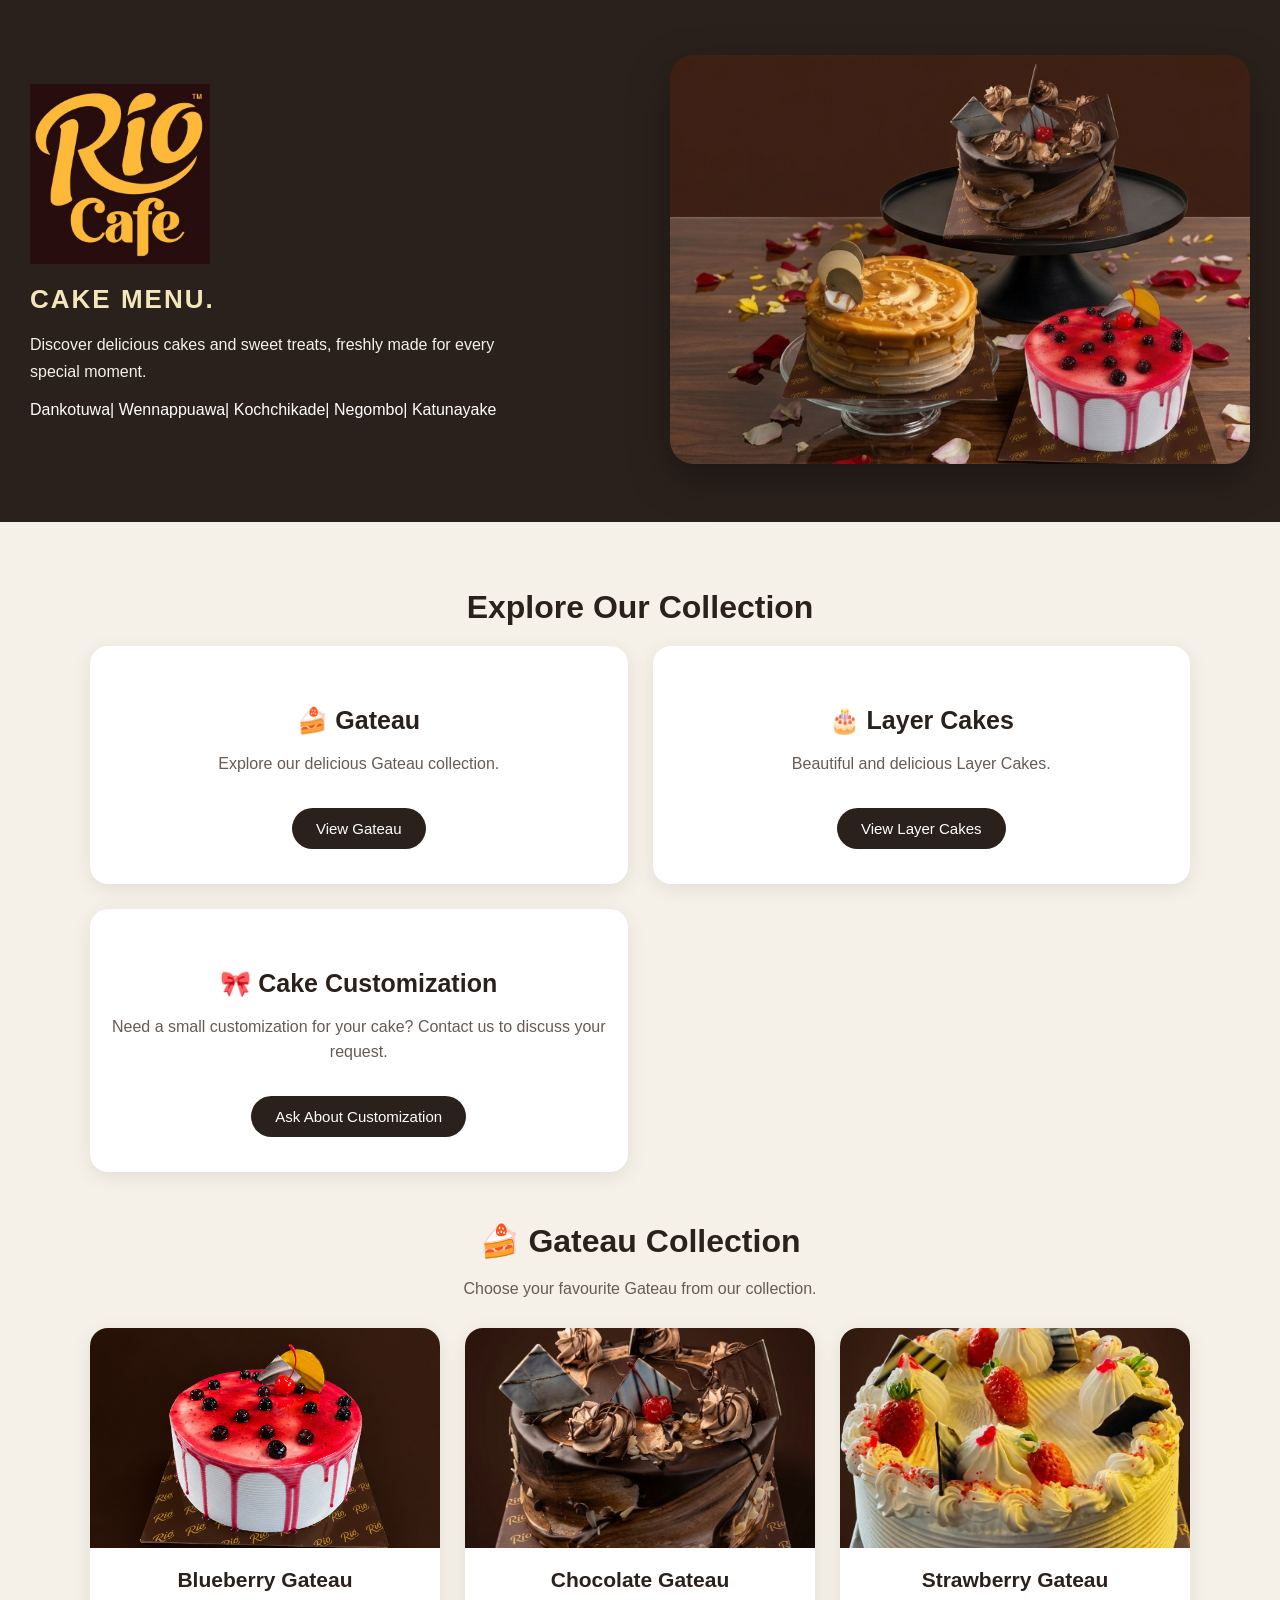
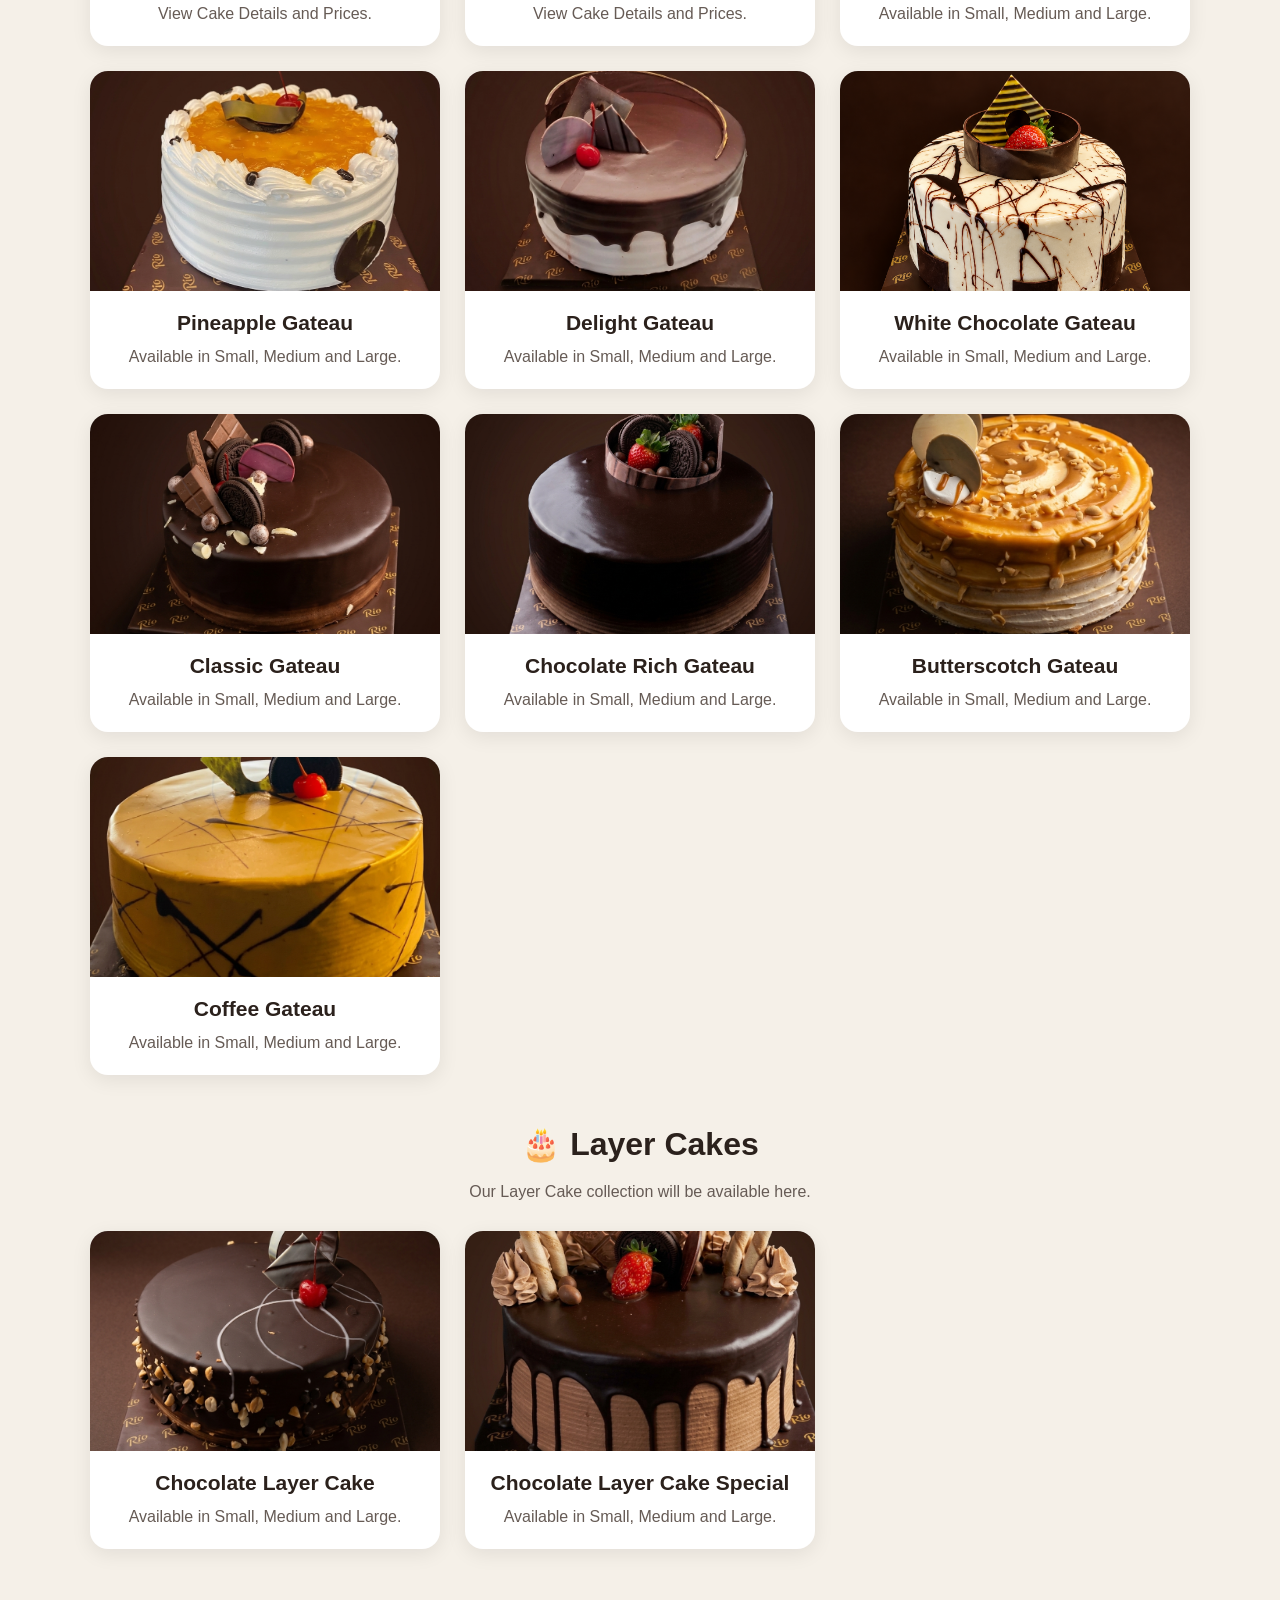
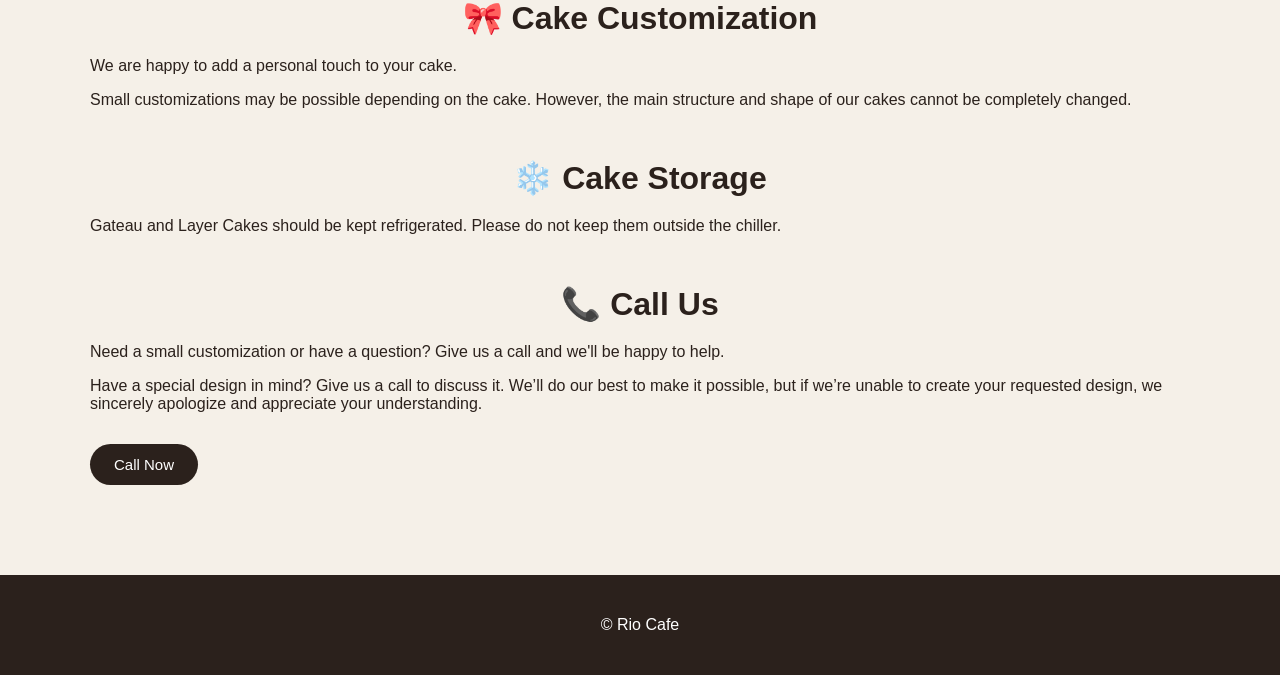
==== index.html @ 753c3c53 "Add files via upload" ====
<!DOCTYPE html>
<html>

<head>
    <title>Rio Cafe Cake Menu</title>

    <link rel="stylesheet" href="style.css">
</head>

<body>

    <!-- Header -->

<header class="hero">

    <div class="hero-content">

        <div class="hero-text">

            <img src="images/logo.png" alt="Rio Cafe Logo" class="hero-logo">

            <p class="hero-tagline">
                CAKE MENU.
            </p>

            <p class="hero-description">
                Discover delicious cakes and sweet treats,
                freshly made for every special moment.
            </p>

            <p class="hero-branches">
                Dankotuwa| Wennappuawa| Kochchikade| Negombo| Katunayake
            </p>



        </div>

        <div class="hero-image">
            <img src="images/cover image.png" alt="Rio Cafe Cake Collection">
        </div>

    </div>

</header>    


    <!-- Main Content -->

    <main>


        <!-- Welcome -->

        


        <!-- Categories -->

        <section>

            <h2>Explore Our Collection</h2>

            <div class="category-container">


                <!-- Gateau -->

                <div class="category-card">

                    <h3>🍰 Gateau</h3>

                    <p>
                        Explore our delicious Gateau collection.
                    </p>

                    <a href="#gateau">
                        <button>View Gateau</button>
                    </a>

                </div>


                <!-- Layer Cakes -->

                <div class="category-card">

                    <h3>🎂 Layer Cakes</h3>

                    <p>
                        Beautiful and delicious Layer Cakes.
                    </p>

                    <a href="#layer-cakes">
                        <button>View Layer Cakes</button>
                    </a>

                </div>


                <!--Order-->

                <div class="category-card">

                    <h3>🎀 Cake Customization</h3>

                    <p>
                        Need a small customization for your cake? 
                        Contact us to discuss your request.
                    </p>

                    <a href="#order">
                        <button>Ask About Customization</button>

                    </a>
                </div>

            </div>

        </section>


        <!-- Gateau Collection -->

        <section id="gateau">

            <h2>🍰 Gateau Collection</h2>

            <p class="category-description">
                Choose your favourite Gateau from our collection.
            </p>


            <div class="cake-container">


                <!-- Blueberry Gateau -->

            <a href="blueberry.html" class="cake-card-link"> 

                <div class="cake-card" onclick="showCakeDetails('blueberry')" >

                    <img src="images/blueberry.jpg" alt="Blueberry Gateau">

                    <h3>Blueberry Gateau</h3>

                    <p>
                        View Cake Details and Prices.
                    </p>

                </div>
            </a>


                <!-- Chocolate Gateau -->
            <a href="chocolate.html" class="cake-card-link">     

                <div class="cake-card" onclick="showCakeDetails('chocolate')">

                    <img src="images/chocolate.png" alt="Chocolate Gateau">

                    <h3>Chocolate Gateau</h3>

                    <p>
                        View Cake Details and Prices.
                    </p>

                </div>
            </a>    


                <!-- Strawberry Gateau -->

            <a href="strawberry.html" class="cake-card-link">    

               <div class="cake-card" onclick="showCakeDetails('strawberry')">

                    <img src="images/strawberry.png" alt="strawberry Gateau">

                    <h3>Strawberry Gateau</h3>

                    <p>
                        Available in Small, Medium and Large.
                    </p>

                </div>
            </a>    

                <!-- Pineapple Gateau -->

            <a href="pineapple.html" class="cake-card-link">    

                <div class="cake-card"onclick="showCakeDetails('pineapple')">

                    <img src="images/pineapple.png" alt="Pineapple Gateau">

                    <h3>Pineapple Gateau</h3>

                    <p>
                        Available in Small, Medium and Large.
                    </p>

                </div>
            </a>    


                <!-- Delight Gateau -->

            <a href="delight.html" class="cake-card-link">   

                 <div class="cake-card"onclick="showCakeDetails('delight')">

                    <img src="images/delight.png" alt="Delight Gateau">

                    <h3>Delight Gateau</h3>

                    <p>
                        Available in Small, Medium and Large.
                    </p>

                </div>
            </a>    



                <!-- White Chocolate Gateau -->

            <a href="whitechocolate.html" class="cake-card-link">

                  <div class="cake-card"onclick="showCakeDetails('white chocolate')">

                    <img src="images/whitechocolate.png" alt="White Chocolate Gateau">

                    <h3>White Chocolate Gateau</h3>

                    <p>
                        Available in Small, Medium and Large.
                    </p>

                </div>
            </a>    

                
                <!-- Classic Gateau -->

                <a href="classic.html" class="cake-card-link">

                 <div class="cake-card"onclick="showCakeDetails('classic')">

                    <img src="images/classic.png" alt="Classic Gateau">

                    <h3>Classic Gateau</h3>

                    <p>
                        Available in Small, Medium and Large.
                    </p>

                </div>
                </a>

                <!-- Chocolate Rich Gateau -->

                <a href="chocolate-rich.html" class="cake-card-link">

                <div class="cake-card"onclick="showCakeDetails('chocolate rich')">

                    <img src="images/chocolate-rich.png" alt="Chocolate Rich Gateau">

                    <h3>Chocolate Rich Gateau</h3>

                    <p>
                        Available in Small, Medium and Large.
                    </p>

                </div>
                </a>

                
                <!-- Butterscotch Gateau -->

                <a href="butterscotch.html" class="cake-card-link">

               <div class="cake-card"onclick="showCakeDetails('butterscotch')">

                    <img src="images/butterscotch.png" alt="Butterscotch Gateau">

                    <h3>Butterscotch Gateau</h3>

                    <p>
                        Available in Small, Medium and Large.
                    </p>

                </div>
                </a>


                <!-- Coffee Gateau -->

                <a href="coffee.html" class="cake-card-link">

                 <div class="cake-card"onclick="showCakeDetails(coffee)">

                    <img src="images/coffee.png" alt="Coffee Gateau">

                    <h3>Coffee Gateau</h3>

                    <p>
                        Available in Small, Medium and Large.
                    </p>

                </div>

                </a>



            </div>

        </section>


        <!-- Layer Cakes -->

<section id="layer-cakes">

    <h2>🎂 Layer Cakes</h2>

    <p class="category-description">
        Our Layer Cake collection will be available here.
    </p>

    <div class="cake-container">

        <!-- Chocolate Layer Cake -->

        <a href="chocolate layer.html" class="cake-card-link">

        <div class="cake-card"onclick="showCakeDetails('chocolate layer')">

            <img src="images/chocolate layer cake.png" alt="Chocolate Layer Cake">

            <h3>Chocolate Layer Cake</h3>

            <p>
                Available in Small, Medium and Large.
            </p>

        </div>
        </a>

        <!-- Chocolate Layer Cake Special -->

        <a href="chocolate-layer-special.html" class="cake-card-link">

               <div class="cake-card"onclick="showCakeDetails('chocolate layer special')">

                    <img src="images/Chocolate-layer-special.png" alt="Chocolate Layer Cake Special">

                    <h3>Chocolate Layer Cake Special</h3>

                    <p>
                        Available in Small, Medium and Large.
                    </p>

                </div>
        </a>        

    </div>

</section>


        <!-- Customization -->

        <section class="customization">

            <h2>🎀 Cake Customization</h2>

            <p>
                We are happy to add a personal touch to your cake.
            </p>

            <p>
                Small customizations may be possible depending on the cake.
                However, the main structure and shape of our cakes
                cannot be completely changed.
            </p>


        </section>


        <!-- Storage -->

        <section class="storage">

            <h2>❄️ Cake Storage</h2>

            <p>
                Gateau and Layer Cakes should be kept refrigerated.
                Please do not keep them outside the chiller.
            </p>

        </section>


        <!-- Order -->

        <section id="order" class="order">

            <h2>📞 Call Us</h2>

            <p>
                Need a small customization or have a question? 
                Give us a call and we'll be happy to help.
            </p>

            <p>
                Have a special design in mind? Give us a call to discuss it. 
                We’ll do our best to make it possible, 
                but if we’re unable to create your requested design, we sincerely apologize and appreciate your understanding.

            </p>

           <a href="tel:+94776371365">
            <button>Call Now</button>
           </a>


    </main>

    

    <!-- Footer -->

    <footer>

        <p>© Rio Cafe</p>


    </footer>

   

</body>

</html>
---- style.css ----
body {
    margin: 0;
    font-family: Arial, sans-serif;
    background-color: #f5f0e8;
    color: #2b211c;
}


/* Header */

header {
    background-color: #2b211c;
    color: white;
    padding: 55px 30px;
    border-bottom: 3px solid #2b211c;
}

.hero-content {
    max-width: 1200px;
    margin: auto;
    display: flex;
    align-items: center;
    justify-content: space-between;
    gap: 50px;
}

.hero-text {
    flex: 1;
    text-align: left;
}

.hero-text h1 {
    margin: 0;
    font-size: 48px;
    letter-spacing: 5px;
    color: #c9a227;
}

.hero-tagline {
    font-size: 22px;
    margin: 15px 0;
    letter-spacing: 1px;
}

.hero-description {
    max-width: 480px;
    line-height: 1.7;
    color: #f5f0e8;
}

.hero-image {
    flex: 1;
    text-align: center;
}

.hero-image img {
width: 100%;
max-width: 500px;
height: 330px;
object-fit: cover;
border-radius: 24px;
display: block;
margin: auto;
box-shadow: 0 15px 40px rgba(0, 0, 0, 0.35);
}


/* Main */

main {
    max-width: 1100px;
    margin: auto;
    padding: 40px 20px;
}


/* Sections */

section {
    margin-bottom: 50px;
}

h2 {
    text-align: center;
    font-size: 32px;
    margin-bottom: 20px;
}


/* Welcome */

.welcome {
    text-align: center;
}

.welcome p {
    max-width: 650px;
    margin: auto;
    line-height: 1.7;
    color: #665b55;
}


/* Categories */

.category-container {
    display: grid;
    grid-template-columns: repeat(2, 1fr);
    gap: 25px;
}


.category-card {
    background-color: white;
    text-align: center;
    padding: 35px 20px;
    border-radius: 18px;
    box-shadow: 0 5px 20px rgba(0, 0, 0, 0.08);
    transition: transform 0.3s ease;
}


.category-card:hover {
    transform: translateY(-5px);
}


.category-card h3 {
    font-size: 25px;
    margin-bottom: 12px;
}


.category-card p {
    line-height: 1.6;
    color: #665b55;
}


/* Buttons */

button {
    margin-top: 15px;
    padding: 12px 24px;
    border: none;
    border-radius: 25px;
    background-color: #2b211c;
    color: white;
    font-size: 15px;
    cursor: pointer;
}


button:hover {
    background-color: #4a3830;
}


/* Category Pages */

.category-page {
    display: none;
}


.category-description {
    text-align: center;
    color: #665b55;
    margin-bottom: 30px;
}


/* Back Button */

.back-button {
    display: block;
    margin: 0 auto 30px auto;
}


/* Cake Collection */

.cake-container {
    display: grid;
    grid-template-columns: repeat(3, 1fr);
    gap: 25px;
}


/* Cake Card */

.cake-card {
    background-color: white;
    border-radius: 18px;
    overflow: hidden;
    text-align: center;
    box-shadow: 0 5px 20px rgba(0, 0, 0, 0.08);
    transition: transform 0.3s ease;
}


.cake-card:hover {
    transform: translateY(-5px);
}


/* Cake Photo Placeholder */

.cake-placeholder {
    width: 100%;
    height: 220px;
    background-color: #e8e0d8;

    display: flex;
    align-items: center;
    justify-content: center;

    color: #665b55;
    font-size: 18px;
}
.cake-card img {
    width: 100%;
    height: 220px;
    object-fit: cover;
    display: block;
}


/* Cake Name */

.cake-card h3 {
    font-size: 21px;
    margin: 20px 10px 10px;
}


/* Cake Description */

.cake-card p {
    margin: 0 15px 20px;
    color: #665b55;
    line-height: 1.5;
}


/* Footer */

footer {
    text-align: center;
    padding: 25px;
    background-color: #2b211c;
    color: white;
}


/* Mobile Phone */

@media (max-width: 600px) {

    header {
        padding: 40px 15px;
    }


    header h1 {
        font-size: 32px;
    }


    header p {
        font-size: 16px;
    }


    main {
        padding: 30px 15px;
    }


    h2 {
        font-size: 27px;
    }


    .category-container {
        grid-template-columns: 1fr;
    }


    .cake-container {
        grid-template-columns: 1fr;
    }


    .category-card {
        padding: 30px 15px;
    }

}
.cake-image {
    width: 100%;
    height: 220px;
    object-fit: cover;
    display: block;
}

.cake-details {
    display: none;
    background-color: white;
    padding: 30px;
    border-radius: 18px;
    box-shadow: 0 5px 20px rgba(0, 0, 0, 0.08);
    text-align: center;
    margin-bottom: 50px;
}

.cake-details img {
    width: 100%;
    max-width: 500px;
    height: 350px;
    object-fit: cover;
    border-radius: 15px;
    display: block;
    margin: 20px auto;
}

.cake-details h2 {
    margin-top: 20px;
}

.cake-details h3 {
    margin-top: 25px;
}

.cake-size {
    background-color: #f8f5f0;
    padding: 15px;
    margin: 10px auto;
    border-radius: 12px;
    max-width: 400px;
}

.cake-size p {
    margin: 5px;
    color: #665b55;
}

.cake-card-link {
    text-decoration: none;
    color: inherit;
}

.cake-detail-page {
    max-width: 700px;
    margin: auto;
    background-color: white;
    padding: 30px;
    border-radius: 20px;
    box-shadow: 0 5px 20px rgba(0, 0, 0, 0.08);
    text-align: center;
}

.cake-detail-page > img {
    width: 100%;
    max-width: 550px;
    height: auto;
    object-fit: contain;
    border-radius: 15px;
    display: block;
    margin: 0 auto 25px;
}

.cake-detail-page h2 {
    margin-bottom: 15px;
}

.cake-detail-page > p {
    max-width: 600px;
    margin: 10px auto;
    line-height: 1.7;
    color: #665b55;
}

.cake-size {
    background-color: #f8f5f0;
    padding: 15px;
    margin: 12px auto;
    border-radius: 12px;
    max-width: 400px;
}

.cake-size strong {
    font-size: 18px;
}

.cake-size p {
    margin: 6px;
    color: #665b55;
}

.cake-size a {
    text-decoration: none;
    color: #2b211c;
}

.cake-size a button {
    color: white;
}

.logo-top {
    position: absolute;
    top: 20px;
    left: 30px;
    width: 100px;
    height: auto;
}

.hero {
    background-color: #2b211c;
}

.hero-content {
    max-width: 1250px;
    margin: auto;
    display: flex;
    align-items: center;
    justify-content: space-between;
    gap: 60px;
}

.hero-text {
    flex: 1;
    text-align: left;
}

.hero-logo {
    width: 180px;
    height: auto;
    display: block;
    margin-bottom: 20px;
}

.hero-image {
    flex: 1;
    display: flex;
    justify-content: center;
    align-items: center;
}

.hero-image img {
    width: 100%;
    max-width: 620px;
    height: auto;
    display: block;
}

.hero-tagline {
    font-size: 26px;
    font-weight: 700;
    letter-spacing: 2px;
    color: #f3e6bb;
}
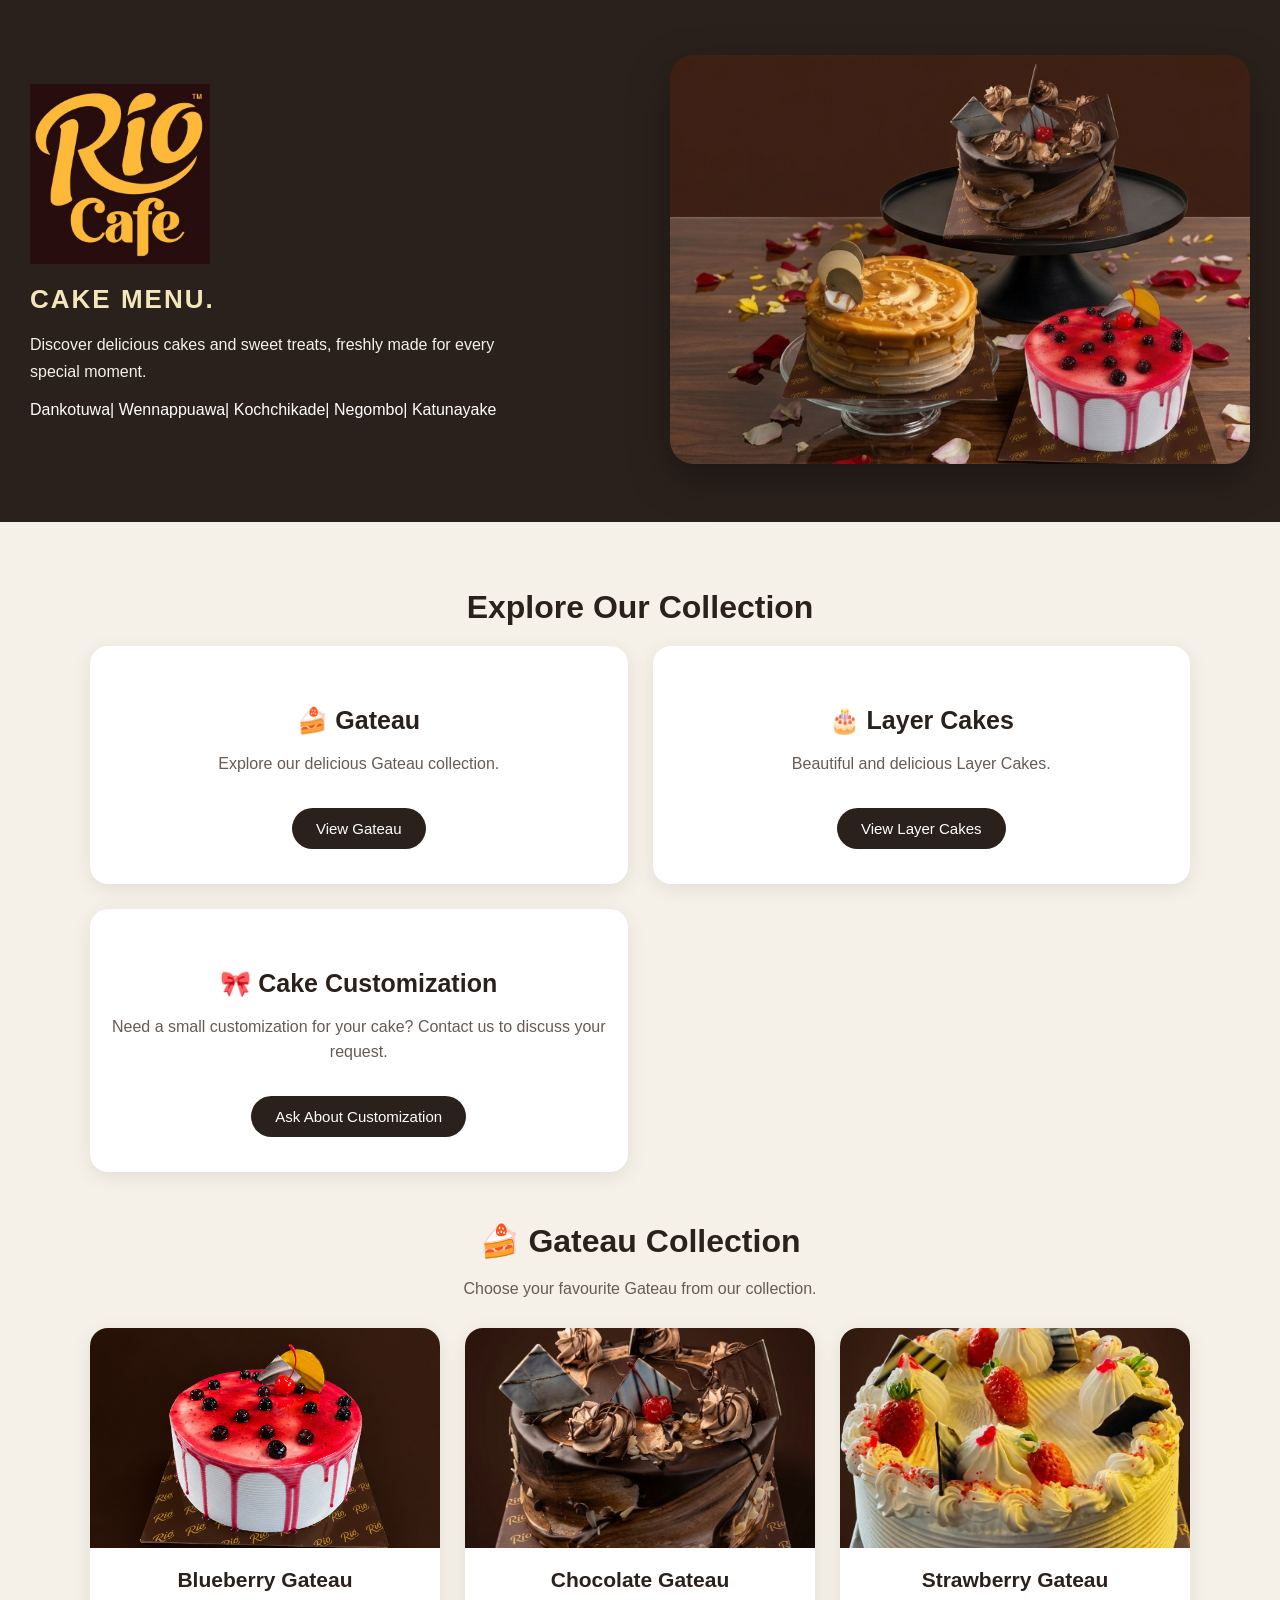
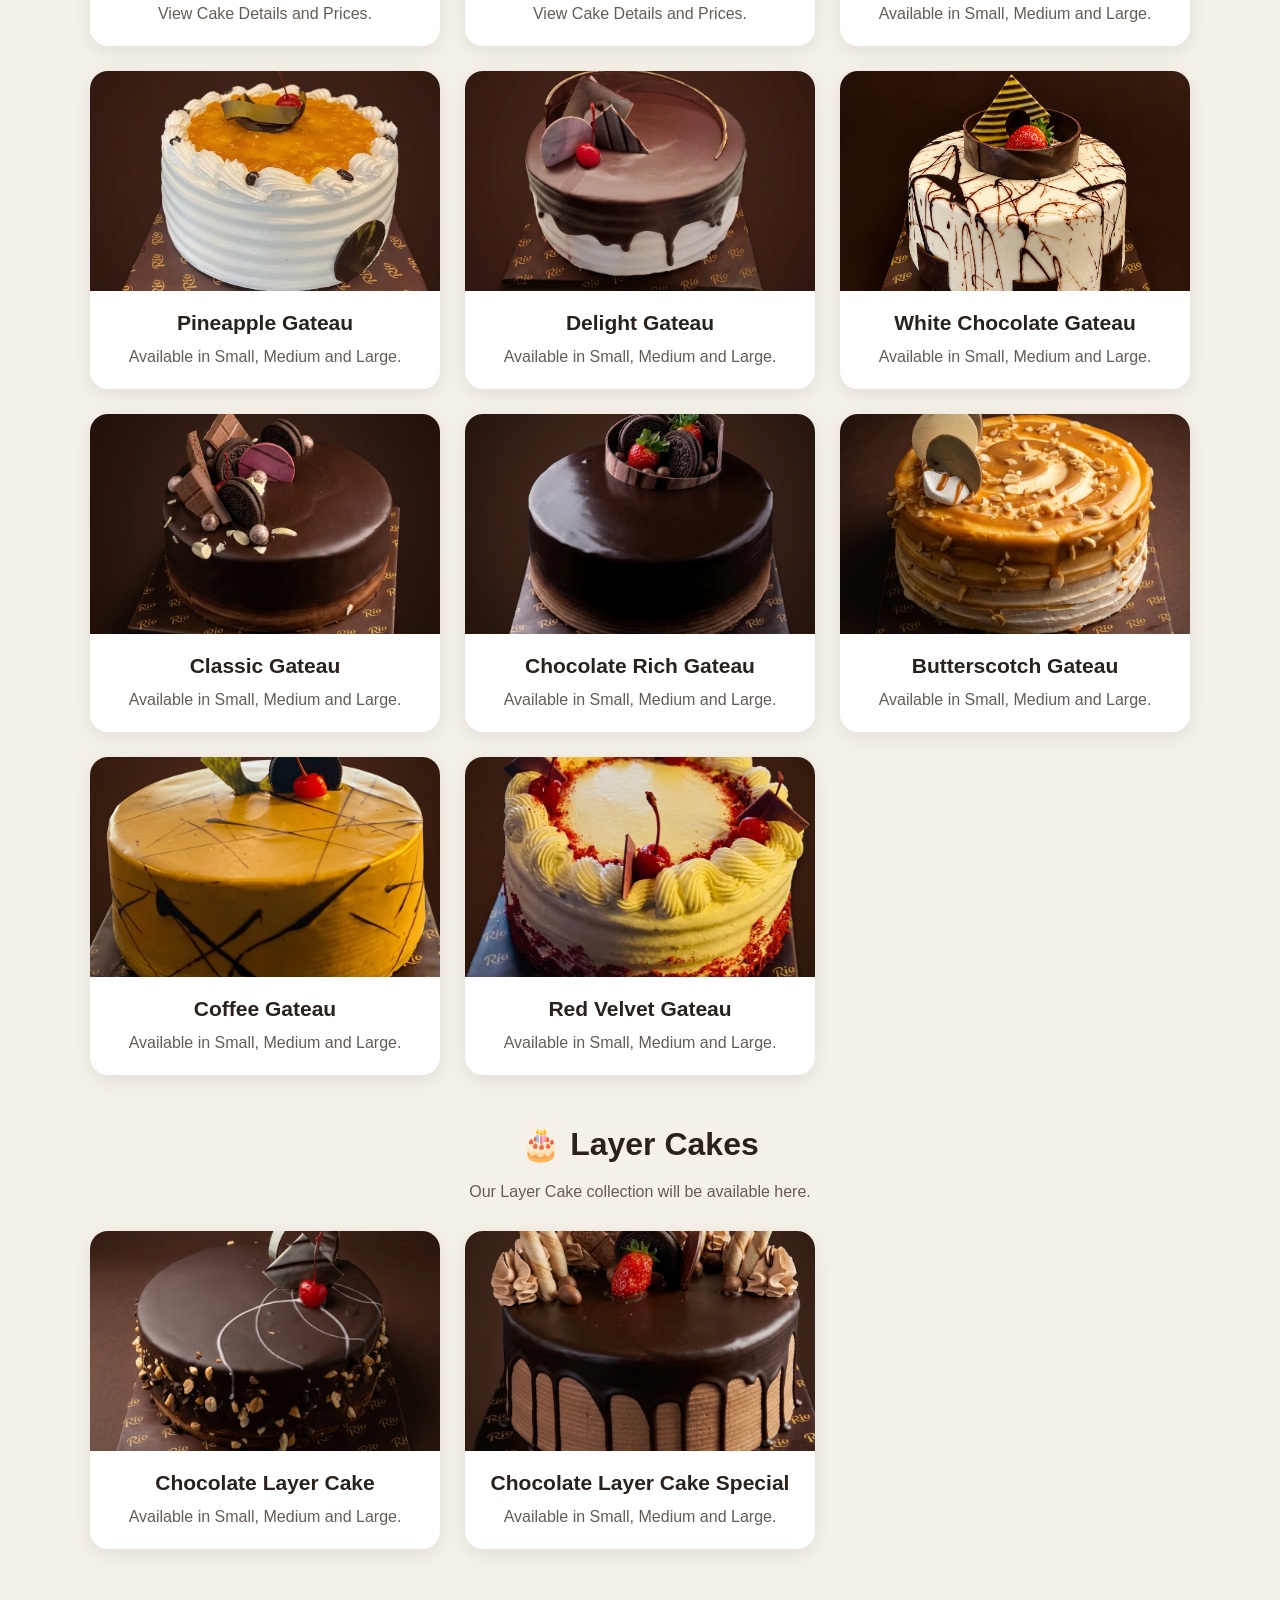
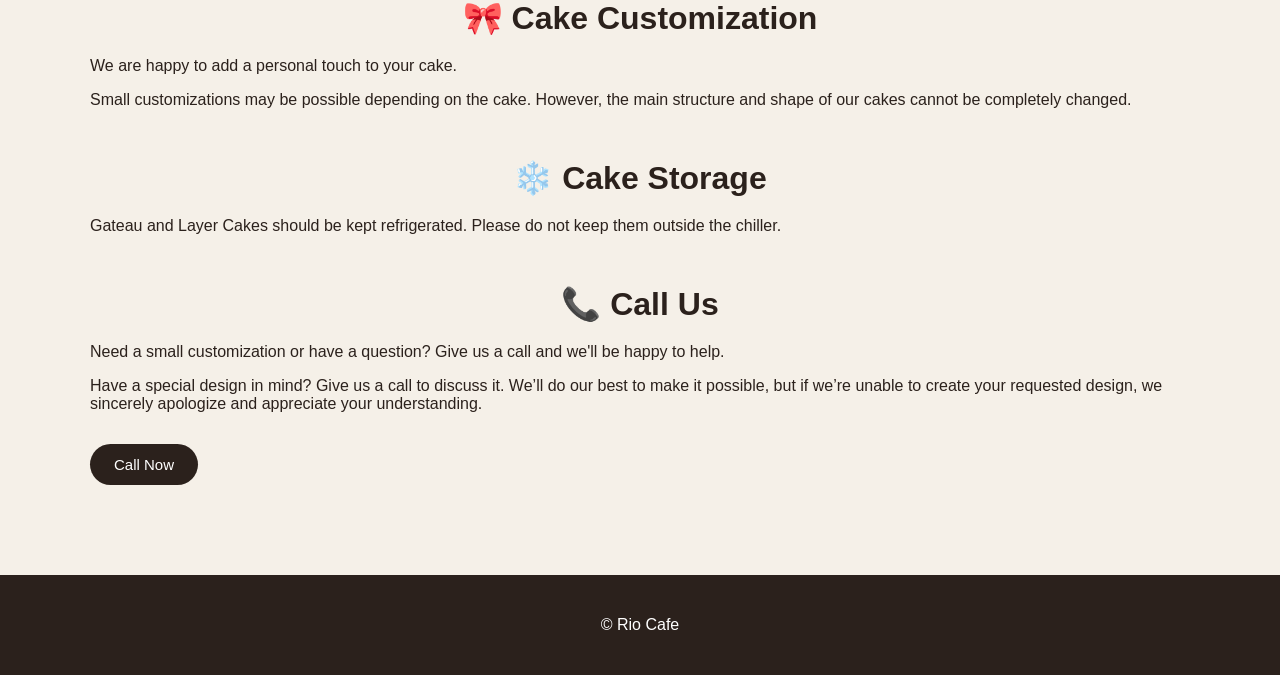
==== commit c4b7da97: "Fix HTML structure and formatting issues" ====
--- a/index.html
+++ b/index.html
@@ -2,9 +2,13 @@
 <html>
 
 <head>
+
+    <meta name="viewport" content="width=device-width, initial-scale=1.0">
+
     <title>Rio Cafe Cake Menu</title>
 
     <link rel="stylesheet" href="style.css">
+
 </head>
 
 <body>
@@ -136,7 +140,7 @@
 
                 <!-- Blueberry Gateau -->
 
-            <a href="blueberry.html" class="cake-card-link"> 
+            <a href="blueberry.html" class="cake-card-link" id="blueberry"> 
 
                 <div class="cake-card" onclick="showCakeDetails('blueberry')" >
 
@@ -153,7 +157,7 @@
 
 
                 <!-- Chocolate Gateau -->
-            <a href="chocolate.html" class="cake-card-link">     
+            <a href="chocolate.html" class="cake-card-link" id="chocolate">     
 
                 <div class="cake-card" onclick="showCakeDetails('chocolate')">
 
@@ -171,9 +175,9 @@
 
                 <!-- Strawberry Gateau -->
 
-            <a href="strawberry.html" class="cake-card-link">    
-
-               <div class="cake-card" onclick="showCakeDetails('strawberry')">
+            <a href="strawberry.html" class="cake-card-link" id="strawberry">    
+
+               <div class="cake-card"onclick="showCakeDetails('strawberry')">
 
                     <img src="images/strawberry.png" alt="strawberry Gateau">
 
@@ -188,7 +192,7 @@
 
                 <!-- Pineapple Gateau -->
 
-            <a href="pineapple.html" class="cake-card-link">    
+            <a href="pineapple.html" class="cake-card-link" id="pineapple">    
 
                 <div class="cake-card"onclick="showCakeDetails('pineapple')">
 
@@ -206,7 +210,7 @@
 
                 <!-- Delight Gateau -->
 
-            <a href="delight.html" class="cake-card-link">   
+            <a href="delight.html" class="cake-card-link" id="delight">   
 
                  <div class="cake-card"onclick="showCakeDetails('delight')">
 
@@ -225,7 +229,7 @@
 
                 <!-- White Chocolate Gateau -->
 
-            <a href="whitechocolate.html" class="cake-card-link">
+            <a href="whitechocolate.html" class="cake-card-link" id="whitechocolate">
 
                   <div class="cake-card"onclick="showCakeDetails('white chocolate')">
 
@@ -243,7 +247,7 @@
                 
                 <!-- Classic Gateau -->
 
-                <a href="classic.html" class="cake-card-link">
+                <a href="classic.html" class="cake-card-link" id="classic">
 
                  <div class="cake-card"onclick="showCakeDetails('classic')">
 
@@ -260,7 +264,7 @@
 
                 <!-- Chocolate Rich Gateau -->
 
-                <a href="chocolate-rich.html" class="cake-card-link">
+                <a href="chocolate-rich.html" class="cake-card-link" id="chocolate-rich">
 
                 <div class="cake-card"onclick="showCakeDetails('chocolate rich')">
 
@@ -278,9 +282,9 @@
                 
                 <!-- Butterscotch Gateau -->
 
-                <a href="butterscotch.html" class="cake-card-link">
-
-               <div class="cake-card"onclick="showCakeDetails('butterscotch')">
+                <a href="butterscotch.html" class="cake-card-link" id="butterscotch">
+
+               <div class="cake-card" onclick="showCakeDetails('butterscotch')">
 
                     <img src="images/butterscotch.png" alt="Butterscotch Gateau">
 
@@ -296,7 +300,7 @@
 
                 <!-- Coffee Gateau -->
 
-                <a href="coffee.html" class="cake-card-link">
+                <a href="coffee.html" class="cake-card-link" id="coffee">
 
                  <div class="cake-card"onclick="showCakeDetails(coffee)">
 
@@ -311,6 +315,24 @@
                 </div>
 
                 </a>
+
+                <!-- Red Velvet Gateau -->
+
+               <a href="redvelvet.html" class="cake-card-link" id="redvelvet">
+
+                 <div class="cake-card">
+
+                   <img src="images/redvelvet.png" alt="Red Velvet Gateau">
+
+                   <h3>Red Velvet Gateau</h3>
+
+                   <p>
+            Available in Small, Medium and Large.
+                  </p>
+
+               </div>
+
+               </a>
 
 
 
@@ -333,7 +355,7 @@
 
         <!-- Chocolate Layer Cake -->
 
-        <a href="chocolate layer.html" class="cake-card-link">
+        <a href="chocolate layer.html" class="cake-card-link" id="chocolate layer">
 
         <div class="cake-card"onclick="showCakeDetails('chocolate layer')">
 
@@ -350,7 +372,7 @@
 
         <!-- Chocolate Layer Cake Special -->
 
-        <a href="chocolate-layer-special.html" class="cake-card-link">
+        <a href="chocolate-layer-special.html" class="cake-card-link" id="chocolate-layer-special">
 
                <div class="cake-card"onclick="showCakeDetails('chocolate layer special')">
 
@@ -444,4 +466,4 @@
 
 </body>
 
-</html>+</html>
--- a/style.css
+++ b/style.css
@@ -252,51 +252,184 @@
     color: white;
 }
 
-
 /* Mobile Phone */
 
 @media (max-width: 600px) {
 
+    /* Header */
+
     header {
-        padding: 40px 15px;
-    }
-
-
-    header h1 {
-        font-size: 32px;
-    }
-
-
-    header p {
-        font-size: 16px;
-    }
-
+        padding: 30px 15px;
+    }
+
+    .hero-content {
+        flex-direction: column;
+        gap: 30px;
+    }
+
+    .hero-text {
+        width: 100%;
+        text-align: center;
+    }
+
+    .hero-logo {
+        width: 150px;
+        margin: 0 auto 15px;
+    }
+
+    .hero-text h1 {
+        font-size: 38px;
+    }
+
+    .hero-tagline {
+        font-size: 24px;
+    }
+
+    .hero-description {
+        font-size: 17px;
+        line-height: 1.7;
+    }
+
+    .hero-branches {
+        font-size: 15px;
+        line-height: 1.6;
+    }
+
+    .hero-image {
+        width: 100%;
+    }
+
+    .hero-image img {
+        width: 100%;
+        height: auto;
+        border-radius: 18px;
+    }
+
+
+    /* Main */
 
     main {
         padding: 30px 15px;
     }
 
 
+    /* Headings */
+
     h2 {
-        font-size: 27px;
-    }
-
+        font-size: 30px;
+    }
+
+
+    /* Welcome */
+
+    .welcome p {
+        font-size: 17px;
+        line-height: 1.7;
+    }
+
+
+    /* Category Cards */
 
     .category-container {
         grid-template-columns: 1fr;
-    }
-
+        gap: 20px;
+    }
+
+    .category-card {
+        padding: 30px 18px;
+    }
+
+    .category-card h3 {
+        font-size: 24px;
+    }
+
+    .category-card p {
+        font-size: 17px;
+        line-height: 1.6;
+    }
+
+
+    /* Buttons */
+
+    button {
+        font-size: 16px;
+        padding: 13px 25px;
+    }
+
+
+    /* Cake Collection */
 
     .cake-container {
         grid-template-columns: 1fr;
-    }
-
-
-    .category-card {
-        padding: 30px 15px;
-    }
-
-}
+        gap: 25px;
+    }
+
+
+    /* Cake Cards */
+
+    .cake-card img {
+        width: 100%;
+        height: 260px;
+        object-fit: cover;
+    }
+
+    .cake-card h3 {
+        font-size: 24px;
+        margin: 20px 10px 10px;
+    }
+
+    .cake-card p {
+        font-size: 17px;
+        line-height: 1.6;
+    }
+
+
+    /* Category Description */
+
+    .category-description {
+        font-size: 17px;
+        line-height: 1.6;
+    }
+
+
+    /* Cake Detail Page */
+
+    .cake-detail-page {
+        padding: 20px 15px;
+    }
+
+    .cake-detail-page > img {
+        width: 100%;
+        height: auto;
+    }
+
+    .cake-detail-page > p {
+        font-size: 17px;
+        line-height: 1.7;
+    }
+
+    .cake-size {
+        padding: 18px 15px;
+    }
+
+    .cake-size strong {
+        font-size: 19px;
+    }
+
+    .cake-size p {
+        font-size: 17px;
+        line-height: 1.6;
+    }
+
+
+    /* Footer */
+
+    footer {
+        font-size: 16px;
+    }
+
+}
+
 .cake-image {
     width: 100%;
     height: 220px;
@@ -459,4 +592,62 @@
     font-weight: 700;
     letter-spacing: 2px;
     color: #f3e6bb;
+}
+
+/* Cake Detail Mobile Layout */
+
+@media (max-width: 600px) {
+
+    .cake-detail-page {
+        width: auto;
+        margin: 0;
+        padding: 20px 15px;
+        border-radius: 15px;
+    }
+
+    .cake-detail-page > img {
+        width: 100%;
+        max-width: 100%;
+        height: auto;
+        margin: 0 auto 20px;
+        border-radius: 12px;
+    }
+
+    .cake-detail-page h2 {
+        font-size: 26px;
+        margin: 10px 0 15px;
+    }
+
+    .cake-detail-page > p {
+        font-size: 16px;
+        line-height: 1.6;
+        margin: 10px auto;
+    }
+
+    .cake-size {
+        width: auto;
+        max-width: none;
+        padding: 15px;
+        margin: 12px 0;
+    }
+
+    .cake-size strong {
+        font-size: 19px;
+    }
+
+    .cake-size p {
+        font-size: 16px;
+        margin: 7px;
+    }
+
+    .cake-size button {
+        font-size: 15px;
+        padding: 12px 20px;
+    }
+
+    .back-button {
+        margin-bottom: 20px;
+        font-size: 15px;
+    }
+
 }
